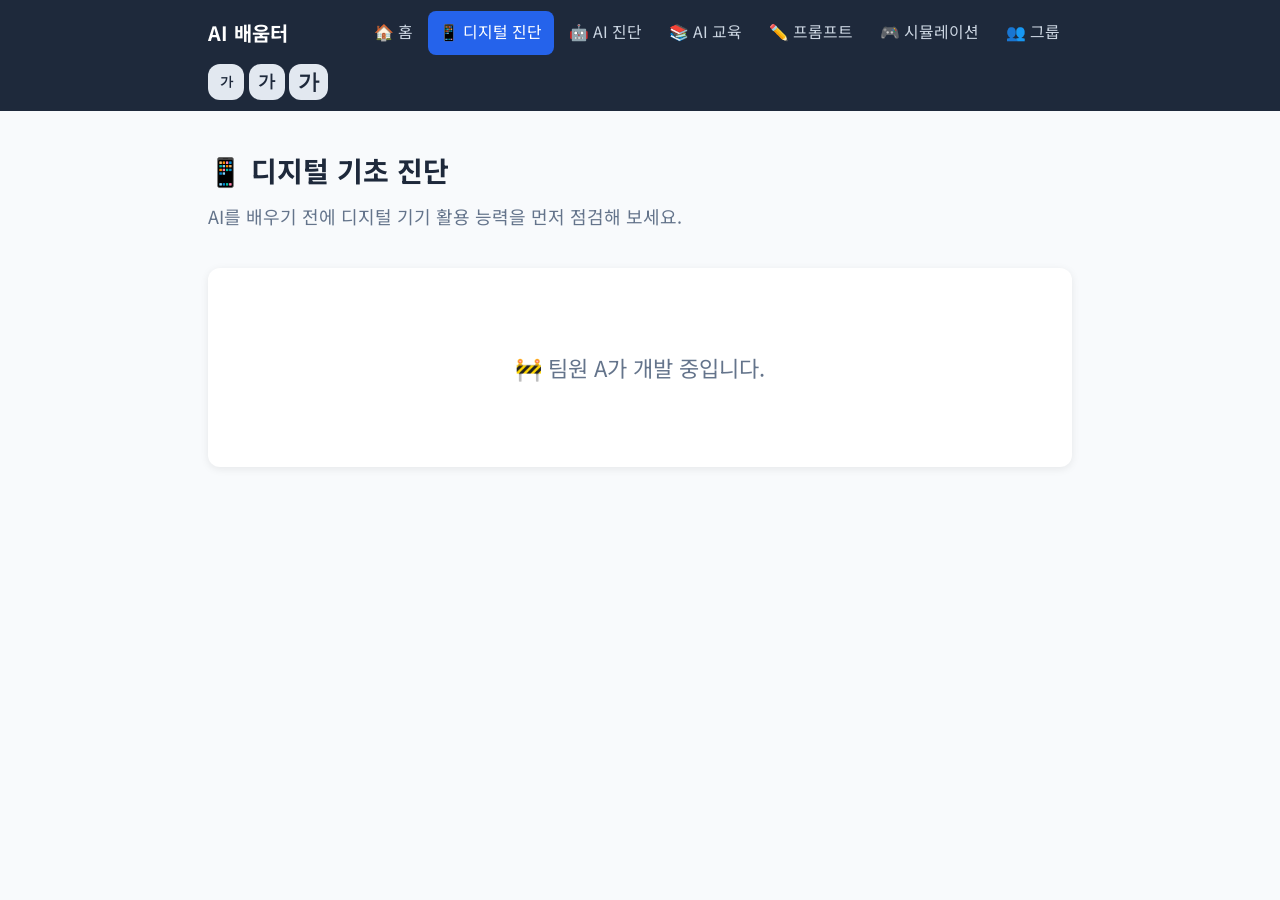
==== digital-diagnosis.html @ f4965540 "feat: 프로젝트 초기 구조 설정 및 공통 인프라 생성 - shared/style.css: 공통 스타일 (CSS 변수, 접근성, 반응형) - shared/utils.js: loc" ====
﻿<!DOCTYPE html>
<html lang="ko">
<head>
  <meta charset="UTF-8">
  <meta name="viewport" content="width=device-width, initial-scale=1.0">
  <title>디지털 기초 진단 - AI 배움터</title>
  <link rel="preconnect" href="https://fonts.googleapis.com">
  <link href="https://fonts.googleapis.com/css2?family=Noto+Sans+KR:wght@400;600;700&display=swap" rel="stylesheet">
  <link rel="stylesheet" href="shared/style.css">
  <style>
    /* =====================================================
       팀원 A 담당 - 디지털 기초 진단 전용 스타일
       이 <style> 블록에만 스타일을 추가하세요.
       shared/style.css 는 수정하지 마세요.
       ===================================================== */
  </style>
</head>
<body>
  <div id="nav-container"></div>
  <main>
    <div class="container">
      <div class="page-header">
        <h1>📱 디지털 기초 진단</h1>
        <p>AI를 배우기 전에 디지털 기기 활용 능력을 먼저 점검해 보세요.</p>
      </div>

      <!--
        =====================================================
        팀원 A: 여기서부터 콘텐츠를 구현하세요.

        담당 기능: 디지털 활용 능력 진단 (0단계)
        브랜치: feature/digital-diagnosis
        localStorage prefix: ailv:digital:
          - ailv:digital:result  → { level, score, date }

        구현 항목:
          1. 8~12문항 객관식 퀴즈 (스마트폰 기초, 인터넷 검색, 앱 사용)
          2. 점수 계산 → "디지털 기초 필요" / "AI 학습 준비 완료" 분류
          3. 기초 필요 시 디지털 기초 학습 콘텐츠 안내
          4. 결과 저장: Utils.saveData('ailv:digital:result', { level, score, date })
        =====================================================
      -->

      <div class="card">
        <p style="color:var(--color-text-muted); text-align:center; padding:3rem 0; font-size:var(--font-size-lg);">
          🚧 팀원 A가 개발 중입니다.
        </p>
      </div>

    </div>
  </main>
  <script src="shared/utils.js"></script>
  <script src="shared/nav.js"></script>
  <script>
    Utils.restoreFontSize();
    Nav.render();
    // 팀원 A: 여기에 JavaScript를 작성하세요.
  </script>
</body>
</html>
---- shared/style.css ----
﻿/* =====================================================
   AI 학습 플랫폼 - 공통 스타일
   모든 팀원이 공유하는 파일입니다. 직접 수정하지 마세요.
   모듈 고유 스타일은 각 HTML 파일의 <style> 블록에 작성하세요.
   ===================================================== */

/* CSS 변수 */
:root {
  --color-primary: #2563eb;
  --color-primary-dark: #1d4ed8;
  --color-secondary: #f59e0b;
  --color-bg: #f8fafc;
  --color-surface: #ffffff;
  --color-text: #1e293b;
  --color-text-muted: #64748b;
  --color-border: #e2e8f0;
  --color-success: #16a34a;
  --color-warning: #d97706;
  --color-danger: #dc2626;

  --font-size-base: 18px;
  --font-size-sm: 16px;
  --font-size-md: 18px;
  --font-size-lg: 22px;
  --font-size-xl: 28px;
  --font-size-2xl: 36px;

  --radius: 12px;
  --shadow: 0 2px 8px rgba(0,0,0,0.08);
  --touch-target: 48px;
  --transition: 0.2s ease;
}

/* 글자 크기 조절 */
[data-font-size="small"]  { --font-size-base: 15px; --font-size-md: 15px; --font-size-lg: 18px; --font-size-xl: 22px; }
[data-font-size="medium"] { --font-size-base: 18px; --font-size-md: 18px; --font-size-lg: 22px; --font-size-xl: 28px; }
[data-font-size="large"]  { --font-size-base: 22px; --font-size-md: 22px; --font-size-lg: 28px; --font-size-xl: 36px; }

/* 기본 리셋 */
*, *::before, *::after { box-sizing: border-box; margin: 0; padding: 0; }

html { font-size: var(--font-size-base); scroll-behavior: smooth; }

body {
  font-family: 'Noto Sans KR', 'Apple SD Gothic Neo', '맑은 고딕', sans-serif;
  background: var(--color-bg);
  color: var(--color-text);
  line-height: 1.7;
  min-height: 100vh;
}

/* 접근성: 포커스 링 */
:focus-visible { outline: 3px solid var(--color-primary); outline-offset: 2px; }

/* 버튼 기본 스타일 (최소 48px 터치 영역) */
.btn {
  display: inline-flex;
  align-items: center;
  justify-content: center;
  min-height: var(--touch-target);
  min-width: var(--touch-target);
  padding: 0.6rem 1.4rem;
  border: none;
  border-radius: var(--radius);
  font-size: var(--font-size-md);
  font-weight: 600;
  cursor: pointer;
  transition: background var(--transition), transform var(--transition);
  text-decoration: none;
}
.btn:active { transform: scale(0.97); }
.btn-primary   { background: var(--color-primary); color: #fff; }
.btn-primary:hover { background: var(--color-primary-dark); }
.btn-secondary { background: var(--color-border); color: var(--color-text); }
.btn-secondary:hover { background: #cbd5e1; }
.btn-success   { background: var(--color-success); color: #fff; }
.btn-danger    { background: var(--color-danger); color: #fff; }

/* 카드 */
.card {
  background: var(--color-surface);
  border-radius: var(--radius);
  box-shadow: var(--shadow);
  padding: 1.5rem;
}

/* 컨테이너 */
.container { max-width: 900px; margin: 0 auto; padding: 0 1rem; }

/* 네비게이션 영역 */
#nav-container { position: sticky; top: 0; z-index: 100; }

/* 메인 콘텐츠 */
main { padding: 2rem 0 4rem; }

/* 페이지 헤더 */
.page-header { margin-bottom: 2rem; }
.page-header h1 { font-size: var(--font-size-xl); font-weight: 700; color: var(--color-text); }
.page-header p  { font-size: var(--font-size-md); color: var(--color-text-muted); margin-top: 0.4rem; }

/* 진행 바 */
.progress-bar { height: 8px; background: var(--color-border); border-radius: 99px; overflow: hidden; }
.progress-bar__fill { height: 100%; background: var(--color-primary); border-radius: 99px; transition: width 0.4s ease; }

/* 배지 */
.badge {
  display: inline-block;
  padding: 0.2rem 0.7rem;
  border-radius: 99px;
  font-size: var(--font-size-sm);
  font-weight: 600;
}
.badge-blue   { background: #dbeafe; color: #1d4ed8; }
.badge-green  { background: #dcfce7; color: #15803d; }
.badge-yellow { background: #fef9c3; color: #a16207; }
.badge-red    { background: #fee2e2; color: #b91c1c; }

/* 반응형 */
@media (max-width: 600px) {
  .container { padding: 0 0.75rem; }
  .card { padding: 1rem; }
}
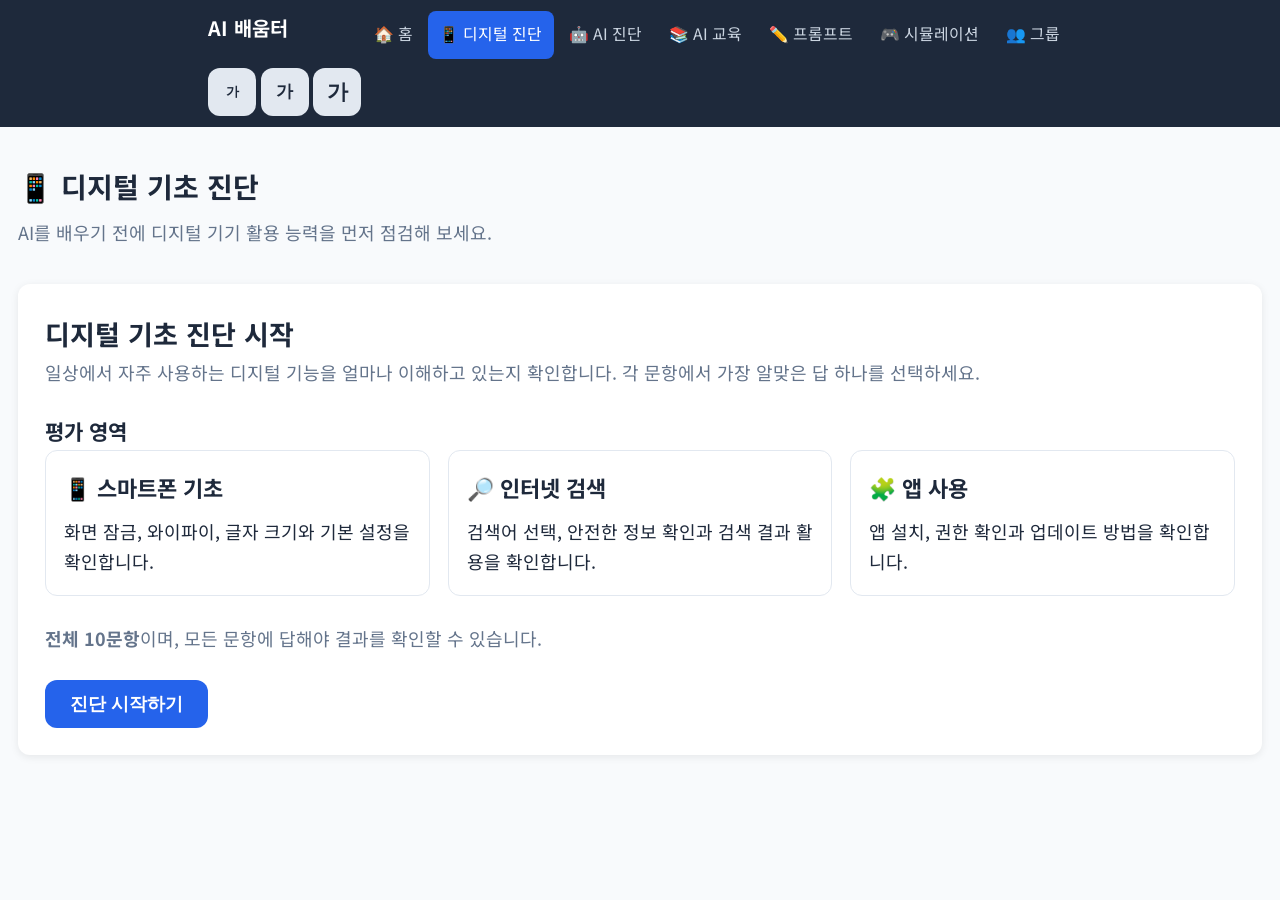
==== commit ee0e0d3f: "feat: 디지털 기초 진단과 AI 활용 능력 진단 구현" ====
--- a/digital-diagnosis.html
+++ b/digital-diagnosis.html
@@ -8,53 +8,1104 @@
   <link href="https://fonts.googleapis.com/css2?family=Noto+Sans+KR:wght@400;600;700&display=swap" rel="stylesheet">
   <link rel="stylesheet" href="shared/style.css">
   <style>
-    /* =====================================================
-       팀원 A 담당 - 디지털 기초 진단 전용 스타일
-       이 <style> 블록에만 스타일을 추가하세요.
-       shared/style.css 는 수정하지 마세요.
-       ===================================================== */
+    /* 디지털 기초 진단의 화면 구조에 필요한 페이지 전용 스타일 */
+    body {
+      font-size: var(--font-size-base);
+      overflow-wrap: anywhere;
+    }
+
+    #nav-container,
+    #main-content,
+    #main-content .container,
+    .diagnosis-app,
+    .diagnosis-screen,
+    .diagnosis-intro,
+    .assessment-areas {
+      min-width: 0;
+      max-width: 100%;
+    }
+
+    #nav-container a,
+    #nav-container button,
+    .diagnosis-app a,
+    .diagnosis-app button,
+    .option-label {
+      min-width: var(--touch-target) !important;
+      min-height: var(--touch-target) !important;
+    }
+
+    #nav-container a,
+    #nav-container button,
+    .diagnosis-app a,
+    .diagnosis-app button {
+      max-width: 100%;
+    }
+
+    #nav-container a:focus-visible,
+    #nav-container button:focus-visible,
+    .diagnosis-app a:focus-visible,
+    .diagnosis-app button:focus-visible,
+    .option-label:focus-within {
+      outline: 3px solid var(--color-primary);
+      outline-offset: 3px;
+    }
+
+    #screen-title:focus-visible {
+      outline: 3px solid var(--color-primary);
+      outline-offset: 0.25rem;
+    }
+
+    .diagnosis-intro {
+      display: grid;
+      gap: 1.5rem;
+    }
+
+    .assessment-areas {
+      display: grid;
+      grid-template-columns: repeat(3, minmax(0, 1fr));
+      gap: 1rem;
+      margin: 0;
+      padding: 0;
+      list-style: none;
+    }
+
+    .assessment-area {
+      padding: 1rem;
+      border: 1px solid var(--color-border);
+      border-radius: var(--radius);
+      overflow-wrap: anywhere;
+    }
+
+    .assessment-area strong {
+      display: block;
+      margin-bottom: 0.5rem;
+      font-size: var(--font-size-lg);
+    }
+
+    .diagnosis-meta,
+    .screen-description {
+      color: var(--color-text-muted);
+      font-size: var(--font-size-md);
+    }
+
+    .screen-template[hidden],
+    .global-status:empty {
+      display: none;
+    }
+
+    .global-status {
+      margin-top: 1rem;
+      padding: 1rem;
+      border: 1px solid var(--color-border);
+      border-radius: var(--radius);
+      color: var(--color-text);
+      background: var(--color-surface);
+      overflow-wrap: anywhere;
+    }
+
+    .global-status[role="alert"] {
+      border-color: var(--color-danger);
+      color: var(--color-danger);
+    }
+
+    .global-status[role="status"] {
+      border-color: var(--color-primary);
+    }
+
+    .quiz-progress,
+    .question-card,
+    .option-list,
+    .action-row {
+      min-width: 0;
+      max-width: 100%;
+    }
+
+    .quiz-progress {
+      display: grid;
+      gap: 0.5rem;
+      margin-bottom: 1.5rem;
+    }
+
+    .progress-text {
+      color: var(--color-text-muted);
+      font-size: var(--font-size-md);
+      font-weight: 600;
+    }
+
+    .question-card {
+      margin: 0;
+      padding: 0;
+      border: 0;
+    }
+
+    .question-card legend {
+      width: 100%;
+      margin-bottom: 1rem;
+      font-size: var(--font-size-lg);
+      font-weight: 700;
+      overflow-wrap: anywhere;
+    }
+
+    .option-list {
+      display: grid;
+      gap: 0.75rem;
+    }
+
+    .option-label {
+      display: flex;
+      align-items: center;
+      width: 100%;
+      min-height: var(--touch-target);
+      padding: 0.75rem 1rem;
+      border: 2px solid var(--color-border);
+      border-radius: var(--radius);
+      cursor: pointer;
+      color: var(--color-text);
+      font-family: inherit;
+      font-size: var(--font-size-md);
+      line-height: 1.6;
+      overflow-wrap: anywhere;
+    }
+
+    .option-label:focus-within {
+      border-color: var(--color-primary);
+    }
+
+    .option-label input {
+      flex: 0 0 auto;
+      width: 1.5rem;
+      height: 1.5rem;
+      margin-right: 0.75rem;
+    }
+
+    .validation-message {
+      margin-top: 1rem;
+      color: var(--color-danger);
+      font-weight: 600;
+      overflow-wrap: anywhere;
+    }
+
+    .action-row {
+      display: flex;
+      justify-content: flex-end;
+      gap: 0.75rem;
+      margin-top: 1.5rem;
+      flex-wrap: wrap;
+    }
+
+    .result-summary,
+    .learning-path,
+    .learning-topic {
+      min-width: 0;
+      max-width: 100%;
+      overflow-wrap: anywhere;
+    }
+
+    .result-summary {
+      display: grid;
+      gap: 0.75rem;
+      margin: 1.5rem 0;
+      padding: 1.25rem;
+      border: 2px solid var(--color-primary);
+      border-radius: var(--radius);
+      background: var(--color-surface);
+    }
+
+    .result-score {
+      margin: 0;
+      font-size: var(--font-size-xl);
+      font-weight: 700;
+    }
+
+    .result-level {
+      margin: 0;
+      font-size: var(--font-size-lg);
+      font-weight: 700;
+    }
+
+    .learning-path {
+      display: grid;
+      gap: 1rem;
+      margin-top: 1.5rem;
+    }
+
+    .learning-topics {
+      display: grid;
+      grid-template-columns: repeat(3, minmax(0, 1fr));
+      gap: 1rem;
+      margin: 0;
+      padding: 0;
+      list-style: none;
+    }
+
+    .learning-topic {
+      padding: 1rem;
+      border: 1px solid var(--color-border);
+      border-radius: var(--radius);
+    }
+
+    .learning-topic h4 {
+      margin-top: 0;
+    }
+
+    .learning-topic ul {
+      padding-left: 1.25rem;
+    }
+
+    .action-row .btn,
+    .learning-path > .btn {
+      min-width: var(--touch-target);
+      min-height: var(--touch-target);
+      white-space: normal;
+      text-align: center;
+      overflow-wrap: anywhere;
+    }
+
+    @media (max-width: 600px) {
+      #main-content {
+        padding-top: 1.25rem;
+      }
+
+      #nav-container .nav-inner,
+      #nav-container .nav-links,
+      #nav-container .nav-link {
+        min-width: 0;
+        max-width: 100%;
+      }
+
+      #nav-container .nav-links,
+      #nav-container .nav-link {
+        width: 100%;
+      }
+
+      #nav-container .nav-logo {
+        white-space: normal;
+      }
+
+      .diagnosis-screen.card,
+      .result-summary,
+      .learning-topic,
+      .global-status {
+        padding: 1rem;
+      }
+
+      .assessment-areas,
+      .learning-topics {
+        grid-template-columns: minmax(0, 1fr);
+      }
+
+      .action-row {
+        flex-direction: column;
+      }
+
+      .action-row .btn,
+      .learning-path > .btn {
+        width: 100%;
+      }
+    }
+
+    @media (max-width: 380px) {
+      #main-content .container {
+        padding-inline: 0.75rem;
+      }
+
+      .diagnosis-screen.card,
+      .result-summary,
+      .learning-topic,
+      .global-status,
+      .option-label {
+        padding-inline: 0.75rem;
+      }
+
+      .page-header h1,
+      .result-score {
+        font-size: var(--font-size-xl);
+        overflow-wrap: anywhere;
+      }
+    }
   </style>
 </head>
 <body>
   <div id="nav-container"></div>
-  <main>
+
+  <main id="main-content">
     <div class="container">
-      <div class="page-header">
+      <header class="page-header">
         <h1>📱 디지털 기초 진단</h1>
         <p>AI를 배우기 전에 디지털 기기 활용 능력을 먼저 점검해 보세요.</p>
-      </div>
-
-      <!--
-        =====================================================
-        팀원 A: 여기서부터 콘텐츠를 구현하세요.
-
-        담당 기능: 디지털 활용 능력 진단 (0단계)
-        브랜치: feature/digital-diagnosis
-        localStorage prefix: ailv:digital:
-          - ailv:digital:result  → { level, score, date }
-
-        구현 항목:
-          1. 8~12문항 객관식 퀴즈 (스마트폰 기초, 인터넷 검색, 앱 사용)
-          2. 점수 계산 → "디지털 기초 필요" / "AI 학습 준비 완료" 분류
-          3. 기초 필요 시 디지털 기초 학습 콘텐츠 안내
-          4. 결과 저장: Utils.saveData('ailv:digital:result', { level, score, date })
-        =====================================================
-      -->
-
-      <div class="card">
-        <p style="color:var(--color-text-muted); text-align:center; padding:3rem 0; font-size:var(--font-size-lg);">
-          🚧 팀원 A가 개발 중입니다.
-        </p>
-      </div>
-
+      </header>
+
+      <section id="diagnosis-app" class="diagnosis-app" aria-labelledby="screen-title">
+        <div id="screen-root">
+          <section class="diagnosis-screen card" data-screen="START">
+            <div class="diagnosis-intro">
+              <div>
+                <h2 id="screen-title" tabindex="-1">디지털 기초 진단 시작</h2>
+                <p class="screen-description">
+                  일상에서 자주 사용하는 디지털 기능을 얼마나 이해하고 있는지 확인합니다.
+                  각 문항에서 가장 알맞은 답 하나를 선택하세요.
+                </p>
+              </div>
+
+              <div aria-labelledby="assessment-areas-title">
+                <h3 id="assessment-areas-title">평가 영역</h3>
+                <ul class="assessment-areas">
+                  <li class="assessment-area">
+                    <strong>📱 스마트폰 기초</strong>
+                    화면 잠금, 와이파이, 글자 크기와 기본 설정을 확인합니다.
+                  </li>
+                  <li class="assessment-area">
+                    <strong>🔎 인터넷 검색</strong>
+                    검색어 선택, 안전한 정보 확인과 검색 결과 활용을 확인합니다.
+                  </li>
+                  <li class="assessment-area">
+                    <strong>🧩 앱 사용</strong>
+                    앱 설치, 권한 확인과 업데이트 방법을 확인합니다.
+                  </li>
+                </ul>
+              </div>
+
+              <p class="diagnosis-meta"><strong>전체 10문항</strong>이며, 모든 문항에 답해야 결과를 확인할 수 있습니다.</p>
+              <div>
+                <button id="start-button" class="btn btn-primary" type="button" data-action="start">
+                  진단 시작하기
+                </button>
+              </div>
+            </div>
+          </section>
+
+          <section class="diagnosis-screen screen-template card" data-screen="QUIZ" hidden aria-labelledby="quiz-screen-title">
+            <h2 id="quiz-screen-title" tabindex="-1">디지털 기초 문항</h2>
+            <p>현재 문항과 선택지는 진단을 시작하면 이 영역에 표시됩니다.</p>
+          </section>
+
+          <section class="diagnosis-screen screen-template card" data-screen="RESULT" hidden aria-labelledby="result-screen-title">
+            <h2 id="result-screen-title" tabindex="-1">디지털 기초 진단 결과</h2>
+            <p>모든 문항에 답하면 점수, 수준과 다음 학습 안내가 이 영역에 표시됩니다.</p>
+          </section>
+        </div>
+        <div id="global-status" class="global-status" role="status" aria-live="polite" aria-atomic="true"></div>
+      </section>
     </div>
   </main>
+
   <script src="shared/utils.js"></script>
   <script src="shared/nav.js"></script>
   <script>
     Utils.restoreFontSize();
     Nav.render();
-    // 팀원 A: 여기에 JavaScript를 작성하세요.
+
+    const DIGITAL_CONFIG = Object.freeze({
+      kind: 'digital',
+      questionCount: 10,
+      resultKey: 'ailv:digital:result',
+      allowedLevels: Object.freeze(['디지털 기초 필요', 'AI 학습 준비 완료']),
+      categories: Object.freeze(['smartphone', 'internet-search', 'app-use']),
+      categoryMinimums: Object.freeze({
+        smartphone: 3,
+        'internet-search': 3,
+        'app-use': 3
+      }),
+      recommendationDestinations: Object.freeze(['diagnosis.html'])
+    });
+
+    const DIGITAL_QUESTIONS = Object.freeze([
+      Object.freeze({
+        id: 'digital-q1',
+        category: 'smartphone',
+        prompt: '스마트폰 화면이 꺼진 뒤 다시 사용하려면 가장 먼저 무엇을 해야 하나요?',
+        options: Object.freeze([
+          Object.freeze({ id: 'q1-power', label: '전원 또는 화면 깨우기 버튼을 누른다' }),
+          Object.freeze({ id: 'q1-shake', label: '스마트폰을 세게 흔든다' }),
+          Object.freeze({ id: 'q1-sim', label: '유심 카드를 꺼낸다' })
+        ]),
+        correctOptionId: 'q1-power'
+      }),
+      Object.freeze({
+        id: 'digital-q2',
+        category: 'smartphone',
+        prompt: '공공장소에서 스마트폰을 사용한 뒤 개인정보를 보호하는 방법은 무엇인가요?',
+        options: Object.freeze([
+          Object.freeze({ id: 'q2-lock', label: '화면을 잠그고 스마트폰을 보관한다' }),
+          Object.freeze({ id: 'q2-on', label: '화면을 켜 둔 채 자리를 비운다' }),
+          Object.freeze({ id: 'q2-share', label: '잠금번호를 주변 사람에게 알려 준다' })
+        ]),
+        correctOptionId: 'q2-lock'
+      }),
+      Object.freeze({
+        id: 'digital-q3',
+        category: 'smartphone',
+        prompt: '스마트폰의 글자가 너무 작을 때 알맞은 해결 방법은 무엇인가요?',
+        options: Object.freeze([
+          Object.freeze({ id: 'q3-settings', label: '설정에서 글자 크기를 키운다' }),
+          Object.freeze({ id: 'q3-delete', label: '연락처를 모두 삭제한다' }),
+          Object.freeze({ id: 'q3-airplane', label: '비행기 모드를 켠다' })
+        ]),
+        correctOptionId: 'q3-settings'
+      }),
+      Object.freeze({
+        id: 'digital-q4',
+        category: 'smartphone',
+        prompt: '모바일 데이터를 아끼면서 집에서 인터넷을 사용하려면 무엇을 확인해야 하나요?',
+        options: Object.freeze([
+          Object.freeze({ id: 'q4-wifi', label: '신뢰할 수 있는 와이파이에 연결되었는지 확인한다' }),
+          Object.freeze({ id: 'q4-volume', label: '통화 음량을 최대로 높인다' }),
+          Object.freeze({ id: 'q4-camera', label: '카메라를 계속 실행한다' })
+        ]),
+        correctOptionId: 'q4-wifi'
+      }),
+      Object.freeze({
+        id: 'digital-q5',
+        category: 'internet-search',
+        prompt: '가까운 주민센터 운영 시간을 찾을 때 가장 알맞은 검색어는 무엇인가요?',
+        options: Object.freeze([
+          Object.freeze({ id: 'q5-specific', label: '지역 이름 주민센터 운영 시간' }),
+          Object.freeze({ id: 'q5-vague', label: '시간' }),
+          Object.freeze({ id: 'q5-random', label: '오늘 날씨 사진' })
+        ]),
+        correctOptionId: 'q5-specific'
+      }),
+      Object.freeze({
+        id: 'digital-q6',
+        category: 'internet-search',
+        prompt: '검색 결과의 건강 정보를 믿기 전에 무엇을 확인하는 것이 좋나요?',
+        options: Object.freeze([
+          Object.freeze({ id: 'q6-source', label: '작성 기관과 게시 날짜를 확인한다' }),
+          Object.freeze({ id: 'q6-first', label: '맨 위 결과는 무조건 믿는다' }),
+          Object.freeze({ id: 'q6-ad', label: '광고 문구만 읽고 결정한다' })
+        ]),
+        correctOptionId: 'q6-source'
+      }),
+      Object.freeze({
+        id: 'digital-q7',
+        category: 'internet-search',
+        prompt: '검색 결과에서 원하는 내용을 더 정확히 찾으려면 어떻게 해야 하나요?',
+        options: Object.freeze([
+          Object.freeze({ id: 'q7-keyword', label: '구체적인 핵심 단어를 추가해 다시 검색한다' }),
+          Object.freeze({ id: 'q7-repeat', label: '같은 모호한 단어만 계속 입력한다' }),
+          Object.freeze({ id: 'q7-offline', label: '인터넷 연결을 끈다' })
+        ]),
+        correctOptionId: 'q7-keyword'
+      }),
+      Object.freeze({
+        id: 'digital-q8',
+        category: 'app-use',
+        prompt: '새 앱을 안전하게 설치하려면 어디에서 받는 것이 좋은가요?',
+        options: Object.freeze([
+          Object.freeze({ id: 'q8-store', label: '공식 앱 스토어에서 받는다' }),
+          Object.freeze({ id: 'q8-message', label: '모르는 사람이 보낸 링크에서 받는다' }),
+          Object.freeze({ id: 'q8-popup', label: '출처가 없는 팝업 광고에서 받는다' })
+        ]),
+        correctOptionId: 'q8-store'
+      }),
+      Object.freeze({
+        id: 'digital-q9',
+        category: 'app-use',
+        prompt: '손전등 앱이 연락처 접근 권한을 요구할 때 알맞은 행동은 무엇인가요?',
+        options: Object.freeze([
+          Object.freeze({ id: 'q9-deny', label: '기능에 필요하지 않은 권한은 허용하지 않는다' }),
+          Object.freeze({ id: 'q9-allow', label: '모든 권한을 무조건 허용한다' }),
+          Object.freeze({ id: 'q9-share', label: '연락처를 먼저 다른 사람에게 보낸다' })
+        ]),
+        correctOptionId: 'q9-deny'
+      }),
+      Object.freeze({
+        id: 'digital-q10',
+        category: 'app-use',
+        prompt: '앱 업데이트 알림이 왔을 때 안전한 방법은 무엇인가요?',
+        options: Object.freeze([
+          Object.freeze({ id: 'q10-store', label: '공식 앱 스토어에서 업데이트 내용을 확인한다' }),
+          Object.freeze({ id: 'q10-link', label: '문자에 포함된 낯선 링크를 바로 누른다' }),
+          Object.freeze({ id: 'q10-password', label: '비밀번호를 답장으로 보낸다' })
+        ]),
+        correctOptionId: 'q10-store'
+      })
+    ]);
+
+    function validateQuestionSet(questions, config) {
+      if (!Array.isArray(questions) || questions.length === 0) {
+        return { valid: false, reason: 'EMPTY_QUESTION_SET' };
+      }
+      if (!config || questions.length !== config.questionCount) {
+        return { valid: false, reason: 'QUESTION_SET_MISMATCH' };
+      }
+
+      const questionIds = new Set();
+      const categoryCounts = Object.fromEntries(config.categories.map(category => [category, 0]));
+
+      for (const question of questions) {
+        if (!question || typeof question.id !== 'string' || question.id.trim() === '' || questionIds.has(question.id)) {
+          return { valid: false, reason: 'DUPLICATE_OR_INVALID_QUESTION_ID' };
+        }
+        questionIds.add(question.id);
+
+        if (!config.categories.includes(question.category)) {
+          return { valid: false, reason: 'INVALID_CATEGORY' };
+        }
+        categoryCounts[question.category] += 1;
+
+        if (typeof question.prompt !== 'string' || question.prompt.trim() === '' ||
+            !Array.isArray(question.options) || question.options.length < 2) {
+          return { valid: false, reason: 'INVALID_QUESTION_CONTENT' };
+        }
+
+        const optionIds = new Set();
+        for (const option of question.options) {
+          if (!option || typeof option.id !== 'string' || option.id.trim() === '' || optionIds.has(option.id) ||
+              typeof option.label !== 'string' || option.label.trim() === '') {
+            return { valid: false, reason: 'INVALID_OR_DUPLICATE_OPTION' };
+          }
+          optionIds.add(option.id);
+        }
+
+        const answerCount = question.options.filter(option => option.id === question.correctOptionId).length;
+        if (answerCount !== 1) {
+          return { valid: false, reason: 'INVALID_CORRECT_ANSWER' };
+        }
+      }
+
+      const categoriesMeetMinimums = config.categories.every(
+        category => categoryCounts[category] >= config.categoryMinimums[category]
+      );
+      if (!categoriesMeetMinimums) {
+        return { valid: false, reason: 'CATEGORY_MINIMUM_NOT_MET' };
+      }
+
+      return { valid: true };
+    }
+
+    const SCREEN = Object.freeze({
+      START: 'START',
+      QUIZ: 'QUIZ',
+      RESULT: 'RESULT'
+    });
+
+    const VALIDATION_MESSAGE = '답을 하나 선택한 뒤 다음으로 이동해 주세요.';
+    const state = {
+      screen: SCREEN.START,
+      currentIndex: 0,
+      responses: {},
+      validation: {},
+      persistedResult: null,
+      previousResult: null,
+      currentResult: null,
+      storageAvailable: true,
+      storageStatus: 'idle',
+      isCompleting: false,
+      completionResult: null
+    };
+
+    const diagnosisApp = document.getElementById('diagnosis-app');
+    const screenRoot = document.getElementById('screen-root');
+    const globalStatus = document.getElementById('global-status');
+
+    function getQuestionById(questionId) {
+      return DIGITAL_QUESTIONS.find(question => question.id === questionId) || null;
+    }
+
+    function isValidOption(question, optionId) {
+      return Boolean(question && question.options.some(option => option.id === optionId));
+    }
+
+    function findFirstUnanswered(questions, responses) {
+      return questions.findIndex(question => !isValidOption(question, responses[question.id]));
+    }
+
+    function calculateRawScore(questions, responses) {
+      if (!Array.isArray(questions) || !responses || typeof responses !== 'object') return NaN;
+      return questions.reduce((rawScore, question) => (
+        responses[question.id] === question.correctOptionId ? rawScore + 1 : rawScore
+      ), 0);
+    }
+
+    function calculateScore(rawScore, questionCount) {
+      if (questionCount === 0) {
+        return { ok: false, code: 'ZERO_QUESTION_COUNT' };
+      }
+      if (!Number.isFinite(rawScore) || !Number.isFinite(questionCount)) {
+        return { ok: false, code: 'NON_FINITE_SCORE_INPUT' };
+      }
+
+      const score = Math.round((rawScore / questionCount) * 100);
+      if (!Number.isFinite(score)) {
+        return { ok: false, code: 'NON_FINITE_SCORE_INPUT' };
+      }
+      if (score < 0 || score > 100) {
+        return { ok: false, code: 'SCORE_OUT_OF_RANGE' };
+      }
+      return { ok: true, score };
+    }
+
+    function classifyDigitalLevel(score) {
+      if (!Number.isInteger(score) || score < 0 || score > 100) return null;
+      return score < 70 ? '디지털 기초 필요' : 'AI 학습 준비 완료';
+    }
+
+    function getDigitalLearningPath(level) {
+      if (level === '디지털 기초 필요') {
+        return [
+          {
+            type: 'internal',
+            title: '스마트폰 기초',
+            items: ['화면 잠금과 해제 연습', '와이파이 연결 확인', '글자 크기 설정']
+          },
+          {
+            type: 'internal',
+            title: '인터넷 검색',
+            items: ['구체적인 검색어 만들기', '작성 기관과 날짜 확인', '검색어를 바꾸어 다시 찾기']
+          },
+          {
+            type: 'internal',
+            title: '앱 사용',
+            items: ['공식 앱 스토어 이용', '필요한 권한만 허용', '공식 스토어에서 업데이트']
+          }
+        ];
+      }
+      if (level === 'AI 학습 준비 완료') {
+        return [{
+          type: 'link',
+          title: 'AI 활용 능력 진단',
+          description: '다음 진단에서 나에게 맞는 AI 학습 단계를 확인하세요.',
+          href: 'diagnosis.html'
+        }];
+      }
+      return [];
+    }
+
+    function isIsoDateTime(value) {
+      if (typeof value !== 'string') return false;
+      try {
+        return new Date(value).toISOString() === value;
+      } catch (error) {
+        return false;
+      }
+    }
+
+    function isValidCurrentResult(value, allowedLevels = DIGITAL_CONFIG.allowedLevels) {
+      if (!value || typeof value !== 'object' || Array.isArray(value)) return false;
+      const keys = Object.keys(value);
+      const hasExactFields = keys.length === 3 &&
+        ['level', 'score', 'date'].every(key => Object.prototype.hasOwnProperty.call(value, key));
+      return Boolean(
+        hasExactFields &&
+        allowedLevels.includes(value.level) &&
+        Number.isInteger(value.score) &&
+        value.score >= 0 &&
+        value.score <= 100 &&
+        isIsoDateTime(value.date)
+      );
+    }
+
+    function normalizeCurrentResult(value, allowedLevels = DIGITAL_CONFIG.allowedLevels) {
+      if (!isValidCurrentResult(value, allowedLevels)) return null;
+      return { level: value.level, score: value.score, date: value.date };
+    }
+
+    function createCurrentResult(level, score, isoDate) {
+      return normalizeCurrentResult({ level, score, date: isoDate });
+    }
+
+    function areResultsEqual(left, right) {
+      const normalizedLeft = normalizeCurrentResult(left);
+      const normalizedRight = normalizeCurrentResult(right);
+      return Boolean(
+        normalizedLeft &&
+        normalizedRight &&
+        normalizedLeft.level === normalizedRight.level &&
+        normalizedLeft.score === normalizedRight.score &&
+        normalizedLeft.date === normalizedRight.date
+      );
+    }
+
+    function checkStorageAvailability() {
+      const probeKey = 'ailv:digital:probe';
+      try {
+        localStorage.setItem(probeKey, probeKey);
+        return localStorage.getItem(probeKey) === probeKey;
+      } catch (error) {
+        console.warn('[Digital Diagnosis] Digital storage namespace is unavailable.');
+        return false;
+      } finally {
+        try {
+          localStorage.removeItem(probeKey);
+        } catch (error) {
+          // 저장소 접근 자체가 차단된 경우에는 정리할 probe가 없다.
+        }
+      }
+    }
+
+    function saveAndVerifyResult(result) {
+      if (!state.storageAvailable) {
+        return { ok: false, code: 'unavailable' };
+      }
+      try {
+        Utils.saveData(DIGITAL_CONFIG.resultKey, result);
+        const reloaded = Utils.loadData(DIGITAL_CONFIG.resultKey, null);
+        return areResultsEqual(reloaded, result)
+          ? { ok: true, code: 'saved' }
+          : { ok: false, code: 'write-or-verify-failed' };
+      } catch (error) {
+        console.error('[Digital Diagnosis] Result save or verification failed.');
+        return { ok: false, code: 'write-or-verify-failed' };
+      }
+    }
+
+    function compareResults(current, previous) {
+      const normalizedCurrent = normalizeCurrentResult(current);
+      const normalizedPrevious = normalizeCurrentResult(previous);
+      if (!normalizedCurrent || !normalizedPrevious) return null;
+
+      const pointDelta = normalizedCurrent.score - normalizedPrevious.score;
+      return {
+        pointDelta,
+        direction: pointDelta > 0 ? '증가' : pointDelta < 0 ? '감소' : '동일'
+      };
+    }
+
+    function showStorageStatus(outcome) {
+      if (outcome.ok) {
+        globalStatus.setAttribute('role', 'status');
+        globalStatus.textContent = '진단 결과가 이 브라우저에 저장되었습니다.';
+      } else if (outcome.code === 'unavailable') {
+        globalStatus.setAttribute('role', 'status');
+        globalStatus.textContent = '이 브라우저에서는 결과가 저장되지 않습니다. 현재 결과는 이 화면에서 확인할 수 있습니다.';
+      } else {
+        globalStatus.setAttribute('role', 'alert');
+        globalStatus.textContent = '결과를 저장하지 못했습니다. 현재 결과는 이 화면에서 확인할 수 있습니다.';
+      }
+    }
+
+    function showGlobalError(message) {
+      globalStatus.setAttribute('role', 'alert');
+      globalStatus.textContent = message;
+    }
+
+    function clearGlobalStatus() {
+      globalStatus.setAttribute('role', 'status');
+      globalStatus.textContent = '';
+    }
+
+    function renderStartScreen() {
+      screenRoot.innerHTML = `
+        <section class="diagnosis-screen card" data-screen="START">
+          <div class="diagnosis-intro">
+            <div>
+              <h2 id="screen-title" tabindex="-1">디지털 기초 진단 시작</h2>
+              <p class="screen-description">
+                일상에서 자주 사용하는 디지털 기능을 얼마나 이해하고 있는지 확인합니다.
+                각 문항에서 가장 알맞은 답 하나를 선택하세요.
+              </p>
+            </div>
+            <div aria-labelledby="assessment-areas-title">
+              <h3 id="assessment-areas-title">평가 영역</h3>
+              <ul class="assessment-areas">
+                <li class="assessment-area"><strong>📱 스마트폰 기초</strong>화면 잠금, 와이파이, 글자 크기와 기본 설정을 확인합니다.</li>
+                <li class="assessment-area"><strong>🔎 인터넷 검색</strong>검색어 선택, 안전한 정보 확인과 검색 결과 활용을 확인합니다.</li>
+                <li class="assessment-area"><strong>🧩 앱 사용</strong>앱 설치, 권한 확인과 업데이트 방법을 확인합니다.</li>
+              </ul>
+            </div>
+            <p class="diagnosis-meta"><strong>전체 ${DIGITAL_CONFIG.questionCount}문항</strong>이며, 모든 문항에 답해야 결과를 확인할 수 있습니다.</p>
+            ${state.persistedResult ? `
+              <div class="result-summary" aria-label="저장된 최근 진단 결과">
+                <h3>최근 진단 결과</h3>
+                <p class="result-score">점수: ${state.persistedResult.score}점</p>
+                <p class="result-level">진단 수준: ${state.persistedResult.level}</p>
+                <p>완료 시각: <time datetime="${state.persistedResult.date}">${new Date(state.persistedResult.date).toLocaleString('ko-KR')}</time></p>
+              </div>
+              <div><button id="start-button" class="btn btn-primary" type="button" data-action="retake">최근 결과와 비교하며 다시 진단하기</button></div>
+            ` : `
+              <div><button id="start-button" class="btn btn-primary" type="button" data-action="start">진단 시작하기</button></div>
+            `}
+          </div>
+        </section>`;
+    }
+
+    function renderQuizScreen() {
+      const question = DIGITAL_QUESTIONS[state.currentIndex];
+      const currentNumber = state.currentIndex + 1;
+      const validationMessage = state.validation[question.id] || '';
+      const validationId = `validation-${question.id}`;
+      const optionMarkup = question.options.map(option => {
+        const inputId = `${question.id}-${option.id}`;
+        const checked = state.responses[question.id] === option.id ? ' checked' : '';
+        return `
+          <label class="option-label" for="${inputId}">
+            <input id="${inputId}" type="radio" name="answer-${question.id}"
+              value="${option.id}" data-question-id="${question.id}"${checked}>
+            <span>${option.label}</span>
+          </label>`;
+      }).join('');
+      const action = state.currentIndex === DIGITAL_QUESTIONS.length - 1 ? 'submit' : 'next';
+      const actionLabel = action === 'submit' ? '결과 보기' : '다음 문항';
+      const describedBy = validationMessage ? ` aria-describedby="${validationId}"` : '';
+
+      screenRoot.innerHTML = `
+        <section class="diagnosis-screen card" data-screen="QUIZ">
+          <h2 id="screen-title" tabindex="-1">디지털 기초 문항</h2>
+          <div class="quiz-progress">
+            <p class="progress-text">${currentNumber} / ${DIGITAL_CONFIG.questionCount} 문항</p>
+            <div class="progress-bar" role="progressbar" aria-label="진단 진행률"
+              aria-valuemin="1" aria-valuemax="${DIGITAL_CONFIG.questionCount}" aria-valuenow="${currentNumber}">
+              <div class="progress-bar__fill" style="width: ${(currentNumber / DIGITAL_CONFIG.questionCount) * 100}%"></div>
+            </div>
+          </div>
+          <fieldset class="question-card"${describedBy}>
+            <legend>${currentNumber}. ${question.prompt}</legend>
+            <div class="option-list">${optionMarkup}</div>
+            ${validationMessage ? `<p id="${validationId}" class="validation-message" role="alert">${validationMessage}</p>` : ''}
+          </fieldset>
+          <div class="action-row">
+            <button class="btn btn-primary" type="button" data-action="${action}">${actionLabel}</button>
+          </div>
+        </section>`;
+    }
+
+    function renderLearningPath(level) {
+      const recommendations = getDigitalLearningPath(level);
+      if (level === '디지털 기초 필요') {
+        const topics = recommendations.map(topic => `
+          <li class="learning-topic">
+            <h4>${topic.title}</h4>
+            <ul>${topic.items.map(item => `<li>${item}</li>`).join('')}</ul>
+          </li>`).join('');
+        return `
+          <div class="learning-path" aria-labelledby="learning-path-title">
+            <h3 id="learning-path-title">먼저 연습할 디지털 기초</h3>
+            <p>아래 내용을 이 페이지에서 확인하고 생활 속에서 하나씩 연습해 보세요.</p>
+            <ul class="learning-topics">${topics}</ul>
+          </div>`;
+      }
+
+      const recommendation = recommendations[0];
+      return `
+        <div class="learning-path" aria-labelledby="learning-path-title">
+          <h3 id="learning-path-title">다음 학습 단계</h3>
+          <p>${recommendation.description}</p>
+          <a class="btn btn-primary" href="${recommendation.href}">${recommendation.title} 시작하기</a>
+        </div>`;
+    }
+
+    function renderResultScreen() {
+      const result = state.currentResult;
+      if (!result) {
+        showGlobalError('결과를 표시할 수 없습니다. 페이지를 새로고침한 뒤 진단을 다시 시작해 주세요.');
+        return;
+      }
+
+      const comparison = compareResults(result, state.previousResult);
+      const comparisonMarkup = comparison
+        ? comparison.direction === '동일'
+          ? '<p><strong>이전 결과와 비교:</strong> 0점 차이, 점수가 동일합니다.</p>'
+          : `<p><strong>이전 결과와 비교:</strong> ${Math.abs(comparison.pointDelta)}점 ${comparison.direction}했습니다.</p>`
+        : '<p><strong>첫 진단을 완료했습니다.</strong> 추천 내용을 확인하고 다음 학습을 선택해 주세요.</p>';
+
+      screenRoot.innerHTML = `
+        <section class="diagnosis-screen card" data-screen="RESULT">
+          <h2 id="screen-title" tabindex="-1">디지털 기초 진단 결과</h2>
+          <div class="result-summary" aria-label="진단 결과 요약">
+            <p class="result-score">점수: ${result.score}점</p>
+            <p class="result-level">진단 수준: ${result.level}</p>
+            <p>완료 시각: <time datetime="${result.date}">${new Date(result.date).toLocaleString('ko-KR')}</time></p>
+          </div>
+          ${comparisonMarkup}
+          ${renderLearningPath(result.level)}
+          <div class="action-row">
+            <button class="btn btn-secondary" type="button" data-action="retake">다시 진단하기</button>
+            <a class="btn btn-secondary" href="index.html">대시보드로 이동</a>
+          </div>
+        </section>`;
+    }
+
+    function render() {
+      if (state.screen === SCREEN.QUIZ) {
+        renderQuizScreen();
+      } else if (state.screen === SCREEN.RESULT) {
+        renderResultScreen();
+      } else {
+        renderStartScreen();
+      }
+    }
+
+    function focusScreenHeading() {
+      const heading = document.getElementById('screen-title');
+      if (heading) heading.focus();
+    }
+
+    function focusFirstOption(questionId) {
+      const firstOption = screenRoot.querySelector(`input[data-question-id="${questionId}"]`);
+      if (firstOption) firstOption.focus();
+    }
+
+    function startDiagnosis({ isRetake = false } = {}) {
+      const baseline = state.currentResult || state.persistedResult;
+      state.previousResult = isRetake && isValidCurrentResult(baseline)
+        ? { level: baseline.level, score: baseline.score, date: baseline.date }
+        : null;
+      state.screen = SCREEN.QUIZ;
+      state.currentIndex = 0;
+      state.responses = {};
+      state.validation = {};
+      state.currentResult = null;
+      state.storageStatus = 'idle';
+      state.isCompleting = false;
+      state.completionResult = null;
+      clearGlobalStatus();
+      render();
+      focusScreenHeading();
+    }
+
+    function selectAnswer(questionId, optionId) {
+      if (state.screen !== SCREEN.QUIZ) return;
+
+      const currentQuestion = DIGITAL_QUESTIONS[state.currentIndex];
+      if (currentQuestion.id !== questionId || !isValidOption(currentQuestion, optionId)) {
+        console.warn('[Digital Diagnosis] Ignored an unknown question or option selection.');
+        return;
+      }
+
+      state.responses[questionId] = optionId;
+      if (Object.prototype.hasOwnProperty.call(state.validation, questionId)) {
+        delete state.validation[questionId];
+        const validationMessage = document.getElementById(`validation-${questionId}`);
+        if (validationMessage) validationMessage.remove();
+        const fieldset = screenRoot.querySelector('.question-card');
+        if (fieldset) fieldset.removeAttribute('aria-describedby');
+      }
+    }
+
+    function showUnansweredValidation(questionIndex) {
+      state.currentIndex = questionIndex;
+      const question = DIGITAL_QUESTIONS[questionIndex];
+      state.validation[question.id] = VALIDATION_MESSAGE;
+      render();
+      focusFirstOption(question.id);
+    }
+
+    function goNext() {
+      if (state.screen !== SCREEN.QUIZ || state.currentIndex >= DIGITAL_QUESTIONS.length - 1) return;
+
+      const question = DIGITAL_QUESTIONS[state.currentIndex];
+      if (!isValidOption(question, state.responses[question.id])) {
+        showUnansweredValidation(state.currentIndex);
+        return;
+      }
+
+      state.currentIndex += 1;
+      render();
+      focusScreenHeading();
+    }
+
+    function submitDiagnosis() {
+      if (state.screen !== SCREEN.QUIZ || state.isCompleting) return;
+
+      const questionSetValidation = validateQuestionSet(DIGITAL_QUESTIONS, DIGITAL_CONFIG);
+      if (!questionSetValidation.valid) {
+        showGlobalError('진단 문항에 문제가 있어 결과를 계산할 수 없습니다. 페이지를 새로고침한 뒤 다시 시도해 주세요.');
+        console.error('[Digital Diagnosis] Completion blocked by question set validation:', questionSetValidation.reason);
+        return;
+      }
+
+      const firstUnansweredIndex = findFirstUnanswered(DIGITAL_QUESTIONS, state.responses);
+      if (firstUnansweredIndex !== -1) {
+        showUnansweredValidation(firstUnansweredIndex);
+        return;
+      }
+
+      state.isCompleting = true;
+      try {
+        const rawScore = calculateRawScore(DIGITAL_QUESTIONS, state.responses);
+        const scoreResult = calculateScore(rawScore, DIGITAL_QUESTIONS.length);
+        if (!scoreResult.ok) {
+          const message = scoreResult.code === 'ZERO_QUESTION_COUNT'
+            ? '진단 문항이 없어 결과를 계산할 수 없습니다. 페이지를 새로고침한 뒤 다시 시도해 주세요.'
+            : '점수를 계산하지 못했습니다. 페이지를 새로고침해 진단을 다시 시작해 주세요.';
+          showGlobalError(message);
+          console.error('[Digital Diagnosis] Scoring failed:', scoreResult.code);
+          return;
+        }
+
+        const level = classifyDigitalLevel(scoreResult.score);
+        if (!level) {
+          showGlobalError('점수 범위를 확인하지 못했습니다. 페이지를 새로고침해 진단을 다시 시작해 주세요.');
+          console.error('[Digital Diagnosis] Level classification failed.');
+          return;
+        }
+
+        const result = createCurrentResult(level, scoreResult.score, new Date().toISOString());
+        if (!result) {
+          showGlobalError('결과 정보를 만들지 못했습니다. 페이지를 새로고침해 진단을 다시 시작해 주세요.');
+          console.error('[Digital Diagnosis] Current result validation failed.');
+          return;
+        }
+
+        state.completionResult = result;
+        state.currentResult = result;
+        state.screen = SCREEN.RESULT;
+        clearGlobalStatus();
+        render();
+        focusScreenHeading();
+
+        const saveOutcome = saveAndVerifyResult(state.completionResult);
+        state.storageStatus = saveOutcome.code;
+        if (saveOutcome.ok) {
+          state.persistedResult = { ...state.completionResult };
+        }
+        showStorageStatus(saveOutcome);
+      } finally {
+        state.isCompleting = false;
+      }
+    }
+
+    diagnosisApp.addEventListener('change', event => {
+      const input = event.target.closest('input[type="radio"][data-question-id]');
+      if (!input) return;
+      selectAnswer(input.dataset.questionId, input.value);
+    });
+
+    diagnosisApp.addEventListener('click', event => {
+      const control = event.target.closest('[data-action]');
+      if (!control) return;
+
+      if (control.dataset.action === 'start') {
+        startDiagnosis({ isRetake: false });
+      } else if (control.dataset.action === 'retake') {
+        startDiagnosis({ isRetake: true });
+      } else if (control.dataset.action === 'next') {
+        goNext();
+      } else if (control.dataset.action === 'submit') {
+        submitDiagnosis();
+      }
+    });
+
+    function initializeDiagnosis() {
+      state.storageAvailable = checkStorageAvailability();
+      let storedValue = null;
+      if (state.storageAvailable) {
+        storedValue = Utils.loadData(DIGITAL_CONFIG.resultKey, null);
+        state.persistedResult = normalizeCurrentResult(storedValue);
+      }
+
+      render();
+      const validation = validateQuestionSet(DIGITAL_QUESTIONS, DIGITAL_CONFIG);
+      if (!validation.valid) {
+        const startButton = document.getElementById('start-button');
+        if (startButton) startButton.disabled = true;
+        globalStatus.setAttribute('role', 'alert');
+        globalStatus.textContent = '진단 문항을 불러오지 못했습니다. 페이지를 새로고침한 뒤 다시 시도해 주세요.';
+        console.error('[Digital Diagnosis] Question set validation failed:', validation.reason);
+        return;
+      }
+
+      if (!state.storageAvailable) {
+        globalStatus.setAttribute('role', 'status');
+        globalStatus.textContent = '이 브라우저에서는 결과가 저장되지 않습니다. 진단은 계속 진행할 수 있습니다.';
+      } else if (storedValue !== null && !state.persistedResult) {
+        globalStatus.setAttribute('role', 'status');
+        globalStatus.textContent = '저장된 결과를 사용할 수 없어 새 진단을 시작해 주세요.';
+      }
+    }
+
+    initializeDiagnosis();
   </script>
 </body>
 </html>
